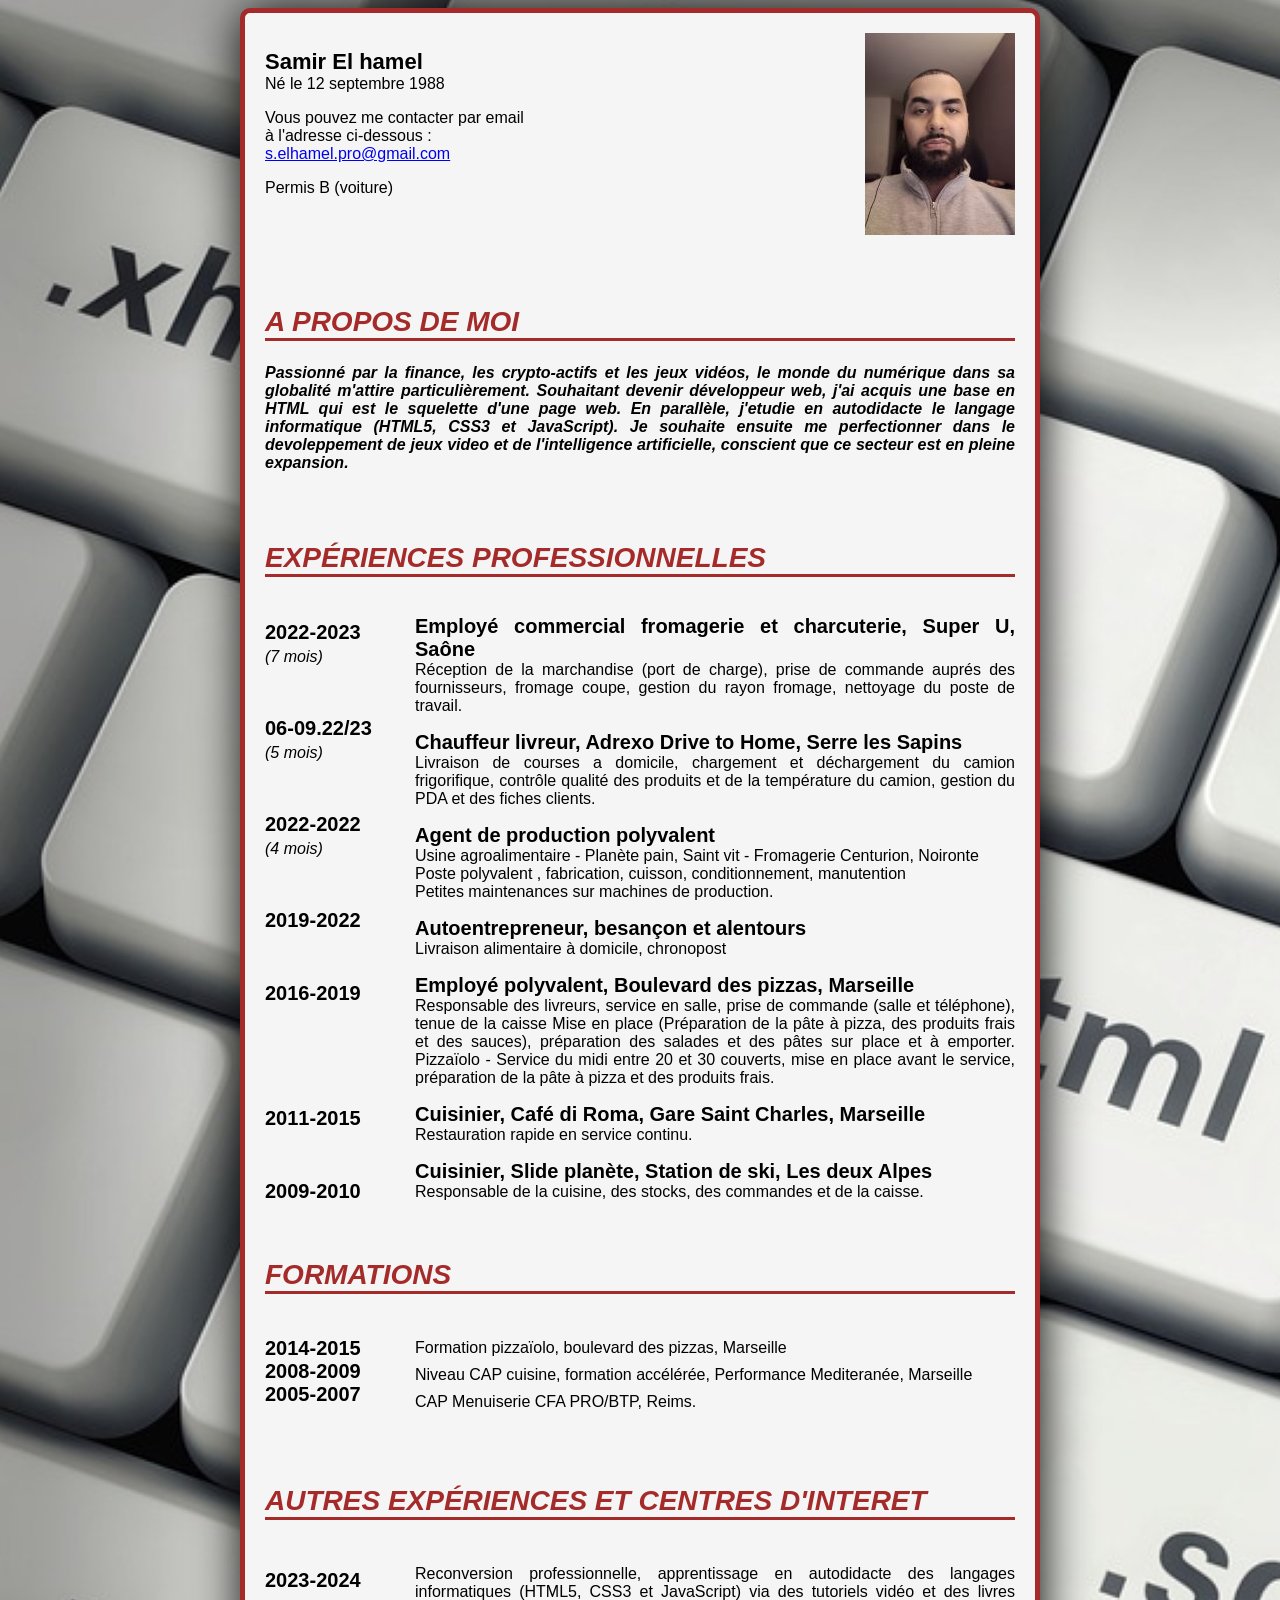
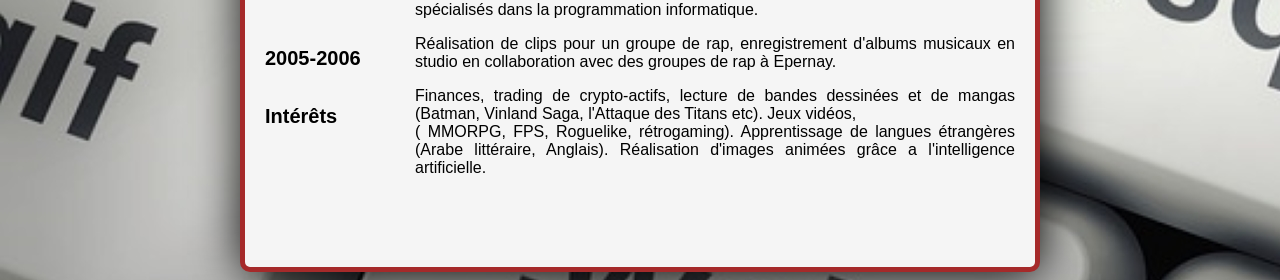
==== cv.html @ 38d2b765 "ajout de cv html" ====
<!DOCTYPE html>
<html lang="fr">
<head>
    <meta charset="UTF-8">
    <LINK rel="stylesheet" href="cv.css"></LINK>
    <meta name="viewport" content="width=device-width, initial-scale=1.0">
    <title>CV de Samir El hamel</title>
</head>
<body>
    <div class="page">
        <div class="infophoto">
            <div class="info">
                <p><strong>Samir El hamel</strong> <br>
                Né le 12 septembre 1988 <br> </p>
                Vous pouvez me contacter par email <br>
                à l'adresse ci-dessous : <br>
                <a href="mailto:s.elhamel.pro@gmail.com">s.elhamel.pro@gmail.com</a> </p>
                
                <p>Permis B (voiture)</p>

            </div>
            <div class="photo">
                <img src="photo-cv.jpg" alt="photo CV Samir El hamel">
                
            </div>
        </div>
        <div class="section" id="section">
            <h2>A PROPOS DE MOI</h2>
                <p>Passionné par la finance, les crypto-actifs et les jeux vidéos, le monde du numérique dans sa globalité m'attire particulièrement.
                Souhaitant devenir développeur web, j'ai acquis une base en HTML qui est le squelette d'une page web. En parallèle, j'etudie en autodidacte le langage informatique (HTML5, CSS3 et JavaScript). Je souhaite ensuite me perfectionner dans le devoleppement de jeux video et de l'intelligence artificielle, conscient que ce secteur est en pleine expansion.</p>
        </div>
        <div class="section">
            <h2>EXPÉRIENCES PROFESSIONNELLES</h2>
            <div class="sec-gauche" id="exp-date">
                <p>2022-2023 <br> <span class="durée">(7 mois)</span></p>
                <p>06-09.22/23 <br><span class="durée">(5 mois)</span> <br></p>
                <p>2022-2022 <br> <span class="durée">(4 mois)</span></p>
                <div id="exp-gauche">
                <p>2019-2022</p>
                <p>2016-2019</p>
                <br><p>2011-2015</p>
                <p>2009-2010</p> 
            </div>
        </div>
            <div class="sec-droite">
                <p><span class="titre">Employé commercial fromagerie et charcuterie, Super U, Saône</span> <br>
                Réception de la marchandise (port de charge), prise de commande auprés des fournisseurs, fromage coupe, gestion du rayon fromage, nettoyage du poste de travail.</p>
                <p><span class="titre">Chauffeur livreur, Adrexo Drive to Home, Serre les Sapins</span> <br>
                Livraison de courses a domicile, chargement et déchargement  du camion frigorifique,
                contrôle qualité des produits et de la température du camion,
                gestion du PDA et des fiches clients.<br></p>
                <p><span class="titre">Agent de production polyvalent</span> <br>
                Usine agroalimentaire - Planète pain, Saint vit - Fromagerie Centurion, Noironte 
                <br>Poste polyvalent , fabrication, cuisson, conditionnement, manutention 
                <br>Petites maintenances sur machines de production.</p>
                <p> <span class="titre">Autoentrepreneur, besançon et alentours</span> <br>
                Livraison alimentaire à domicile, chronopost</p>
                <p><span class="titre">Employé polyvalent, Boulevard des pizzas, Marseille</span> <br>
                Responsable des livreurs, service en salle, prise de commande (salle et téléphone), tenue de la caisse  Mise en place (Préparation de la pâte à pizza, des produits frais et des sauces), préparation des salades et des pâtes sur place et à emporter. Pizzaïolo - Service du midi entre 20 et 30 couverts, mise en place avant le service, préparation de la pâte à pizza et des produits frais.</p>
                <p><span class="titre">Cuisinier, Café di Roma, Gare Saint Charles, Marseille</span> <br>
                Restauration rapide en service continu.</p>
                <p><span class="titre">Cuisinier, Slide planète, Station de ski, Les deux Alpes</span> <br>
                Responsable de la cuisine, des stocks, des commandes et de la caisse.</p><br>
            </div>
        <div class="section">
            <h2>FORMATIONS</h2>
            <div class="sec-gauche">
                <p>2014-2015
                <br>2008-2009 
                <br>2005-2007</p>
            </div>
            <div class="sec-droite" id="forma-droite">
                <p>Formation pizzaïolo, boulevard des pizzas, Marseille 
                <br>Niveau CAP cuisine, formation accélérée, Performance Mediteranée, Marseille <br>
                CAP Menuiserie CFA PRO/BTP, Reims.</p>
            </div>
            </div>          
            <div class="section">
            <H2>AUTRES EXPÉRIENCES ET CENTRES D'INTERET</H2>
            <div class="sec-gauche" id="interet-date">
                <p>2023-2024</p> 
                <p>2005-2006</p>
                <div id="interet">
                <p>Intérêts</p>
            </div>
            </div>
        </div>
            <div class="sec-droite">
                <div id="interet-droite">
                <p>Reconversion professionnelle, apprentissage en autodidacte des langages informatiques
                (HTML5, CSS3 et JavaScript) via des tutoriels vidéo et des livres spécialisés dans la programmation informatique.</p>
                <p>Réalisation de clips pour un groupe de rap, enregistrement d'albums musicaux en studio en collaboration avec des groupes de rap à Epernay.</p>
                <p>Finances, trading de crypto-actifs, lecture de bandes dessinées et de mangas (Batman, Vinland Saga, l'Attaque des Titans etc). Jeux vidéos, <br>( MMORPG, FPS, Roguelike, rétrogaming). Apprentissage de langues étrangères (Arabe littéraire, Anglais). Réalisation d'images animées grâce a l'intelligence artificielle.</p>
            </div>
            
        </div>
    </div>

    </div>
</body>
</html>
---- cv.css ----
body{
    
    background-image:url(image-langages.jpg)

}

.page{
    width: 750px;
    margin: auto;
    font-family: 'source sans pro', Calibri Tahoma, sans-serif;
    font-size: 16px;
    border: 5px solid #a52a2a;
    border-radius: 10px;
    box-shadow: 2px 3px 50px black;
    padding: 20px;
    background-color: whitesmoke;
}

.infophoto{
    height: 250px;
}

.info{
    float: left;
}
.photo{
    float: right;
}
.section{
    margin-bottom: 70px;
    text-align: justify;
}

.section:hover{
    color: #a52a2a;
}

#section {
    font-style: italic;
    font-weight: bold;
}
.sec-gauche{
    float: left;
    font-weight: bold;
    font-size: 20px;
}
.sec-droite{
    margin-left: 150px;
    margin-top: 38px;
}
h2{
    font-style: italic;
    font-size: 28px;
    color: #a52a2a;
    border-bottom: 3px solid #a52a2a;   
}
.durée{
    font-weight: normal;
    font-style: italic;
    font-size: 16px;
}
.titre{
    font-weight: bold;
    font-size: 20px;
}
#exp-date p{
    margin-bottom: 50px;
}
#exp-gauche p{
    margin-top: 29px;
}
#forma-droite {
    margin-top: 40px;
    line-height: 27px;
}
#interet-date {
    line-height: 58px;
    margin-top: -12px;
}   

#interet-droite {
    margin-top: -25px;
}

#interet{
    margin-top: -20px;
}

strong{
    font-size: 22px;
}
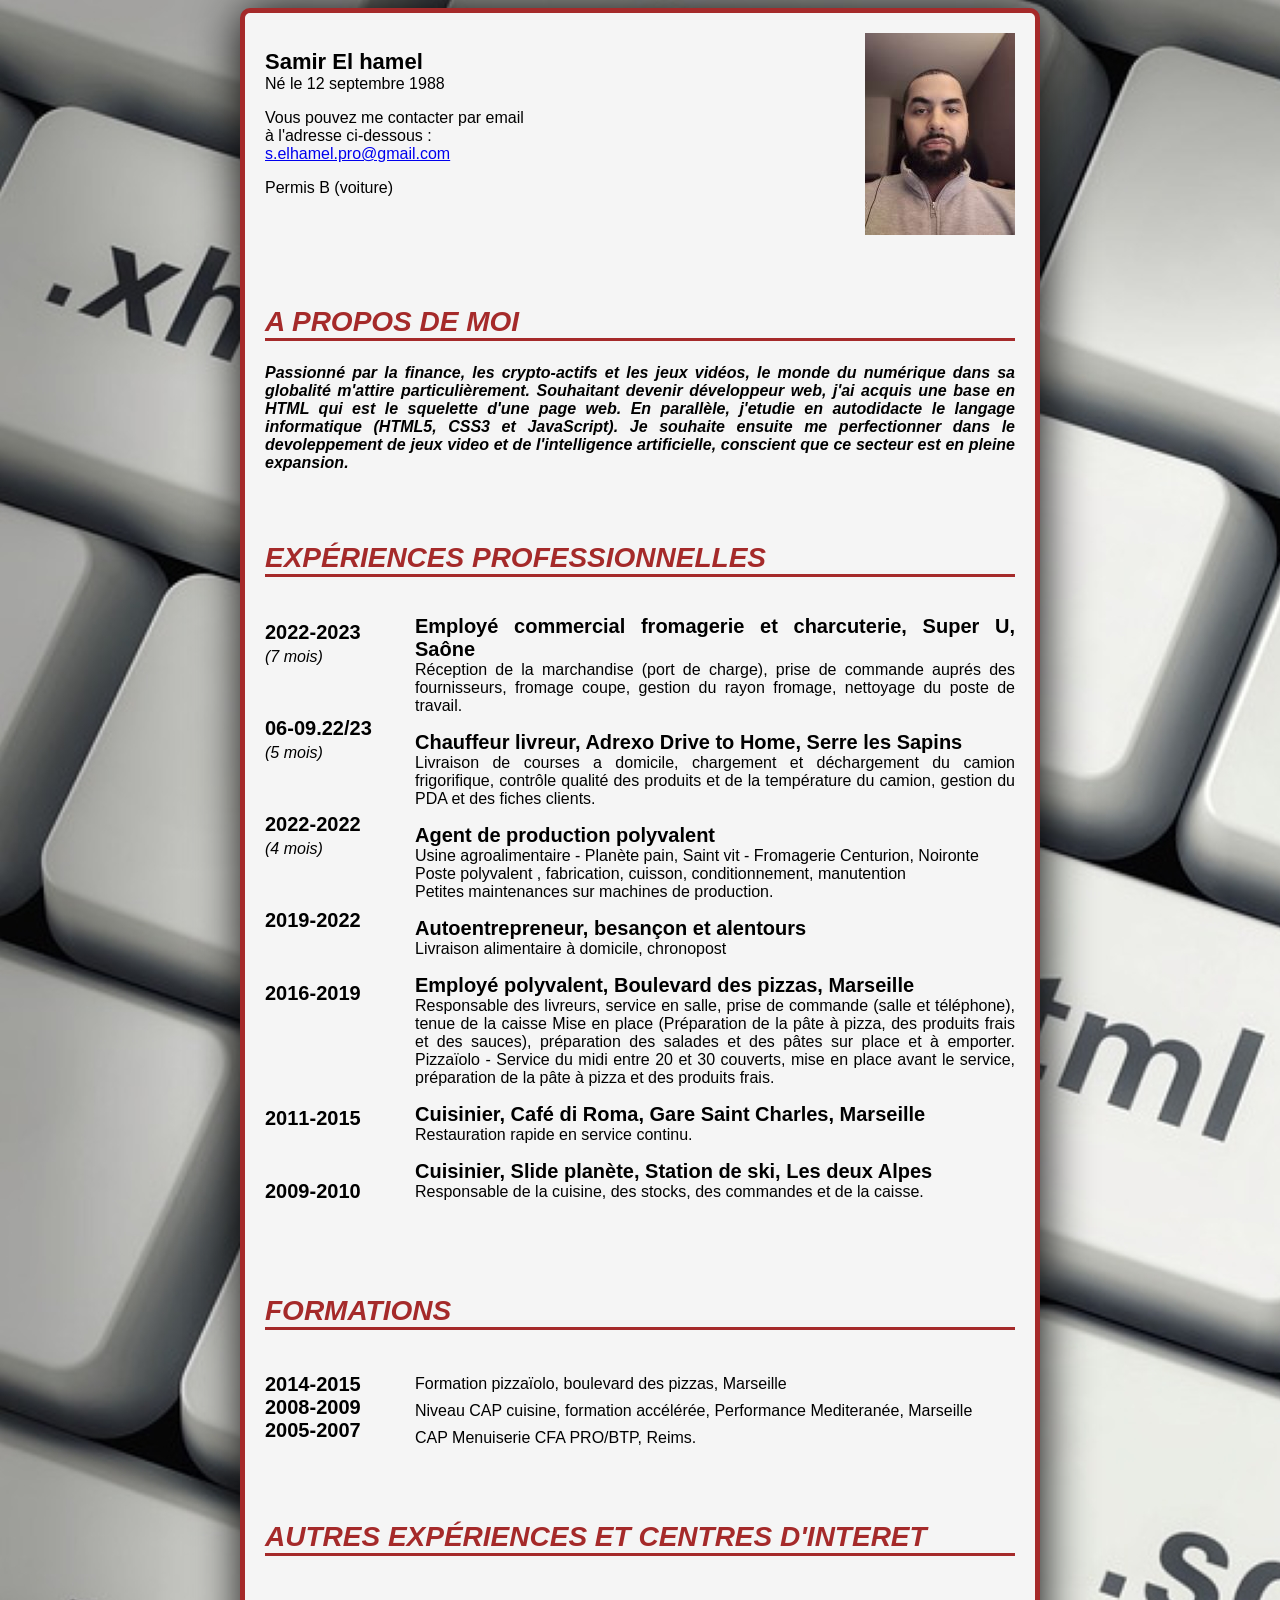
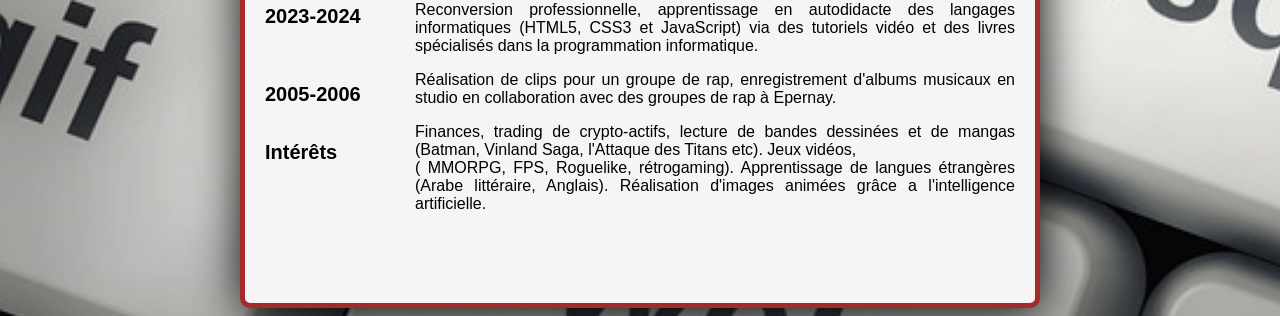
==== commit 3981579f: "ajout de cv html" ====
--- a/cv.html
+++ b/cv.html
@@ -62,7 +62,7 @@
                 <p><span class="titre">Cuisinier, Slide planète, Station de ski, Les deux Alpes</span> <br>
                 Responsable de la cuisine, des stocks, des commandes et de la caisse.</p><br>
             </div>
-        <div class="section">
+        <div class="section"><br><br>
             <h2>FORMATIONS</h2>
             <div class="sec-gauche">
                 <p>2014-2015
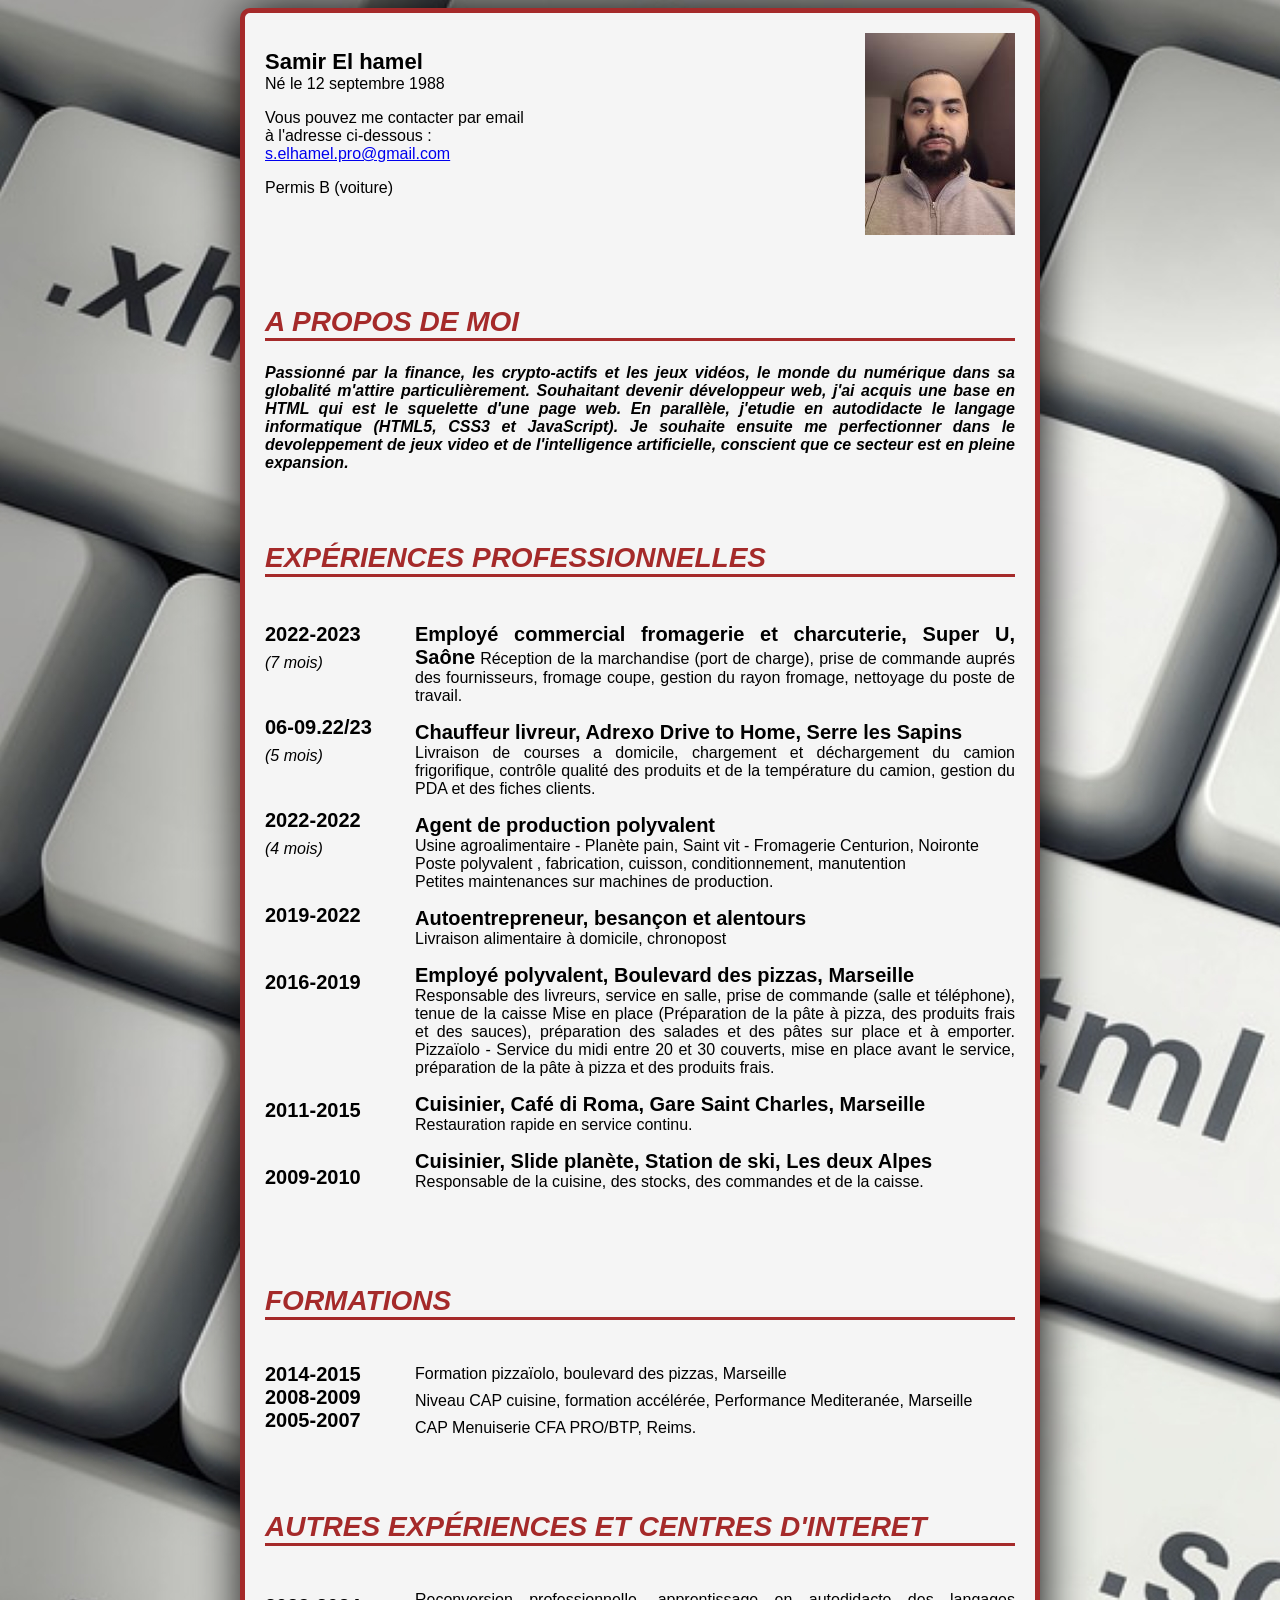
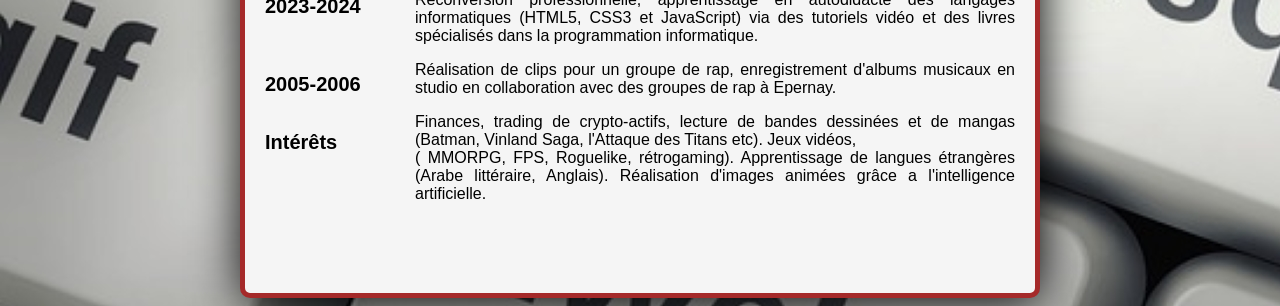
==== commit 49ab7b90: "ajouté cv html" ====
--- a/cv.html
+++ b/cv.html
@@ -43,12 +43,12 @@
             </div>
         </div>
             <div class="sec-droite">
-                <p><span class="titre">Employé commercial fromagerie et charcuterie, Super U, Saône</span> <br>
+                <p><span class="titre">Employé commercial fromagerie et charcuterie, Super U, Saône</span> 
                 Réception de la marchandise (port de charge), prise de commande auprés des fournisseurs, fromage coupe, gestion du rayon fromage, nettoyage du poste de travail.</p>
                 <p><span class="titre">Chauffeur livreur, Adrexo Drive to Home, Serre les Sapins</span> <br>
                 Livraison de courses a domicile, chargement et déchargement  du camion frigorifique,
                 contrôle qualité des produits et de la température du camion,
-                gestion du PDA et des fiches clients.<br></p>
+                gestion du PDA et des fiches clients.</p>
                 <p><span class="titre">Agent de production polyvalent</span> <br>
                 Usine agroalimentaire - Planète pain, Saint vit - Fromagerie Centurion, Noironte 
                 <br>Poste polyvalent , fabrication, cuisson, conditionnement, manutention 
@@ -62,7 +62,7 @@
                 <p><span class="titre">Cuisinier, Slide planète, Station de ski, Les deux Alpes</span> <br>
                 Responsable de la cuisine, des stocks, des commandes et de la caisse.</p><br>
             </div>
-        <div class="section"><br><br>
+        <div class="section"> <br><br>
             <h2>FORMATIONS</h2>
             <div class="sec-gauche">
                 <p>2014-2015
--- a/cv.css
+++ b/cv.css
@@ -46,7 +46,7 @@
 }
 .sec-droite{
     margin-left: 150px;
-    margin-top: 38px;
+    margin-top: 46px;
 }
 h2{
     font-style: italic;
@@ -64,10 +64,11 @@
     font-size: 20px;
 }
 #exp-date p{
-    margin-bottom: 50px;
+    margin-bottom: 38px;
+    line-height: 27px;
 }
 #exp-gauche p{
-    margin-top: 29px;
+    margin-top: 40px;
 }
 #forma-droite {
     margin-top: 40px;
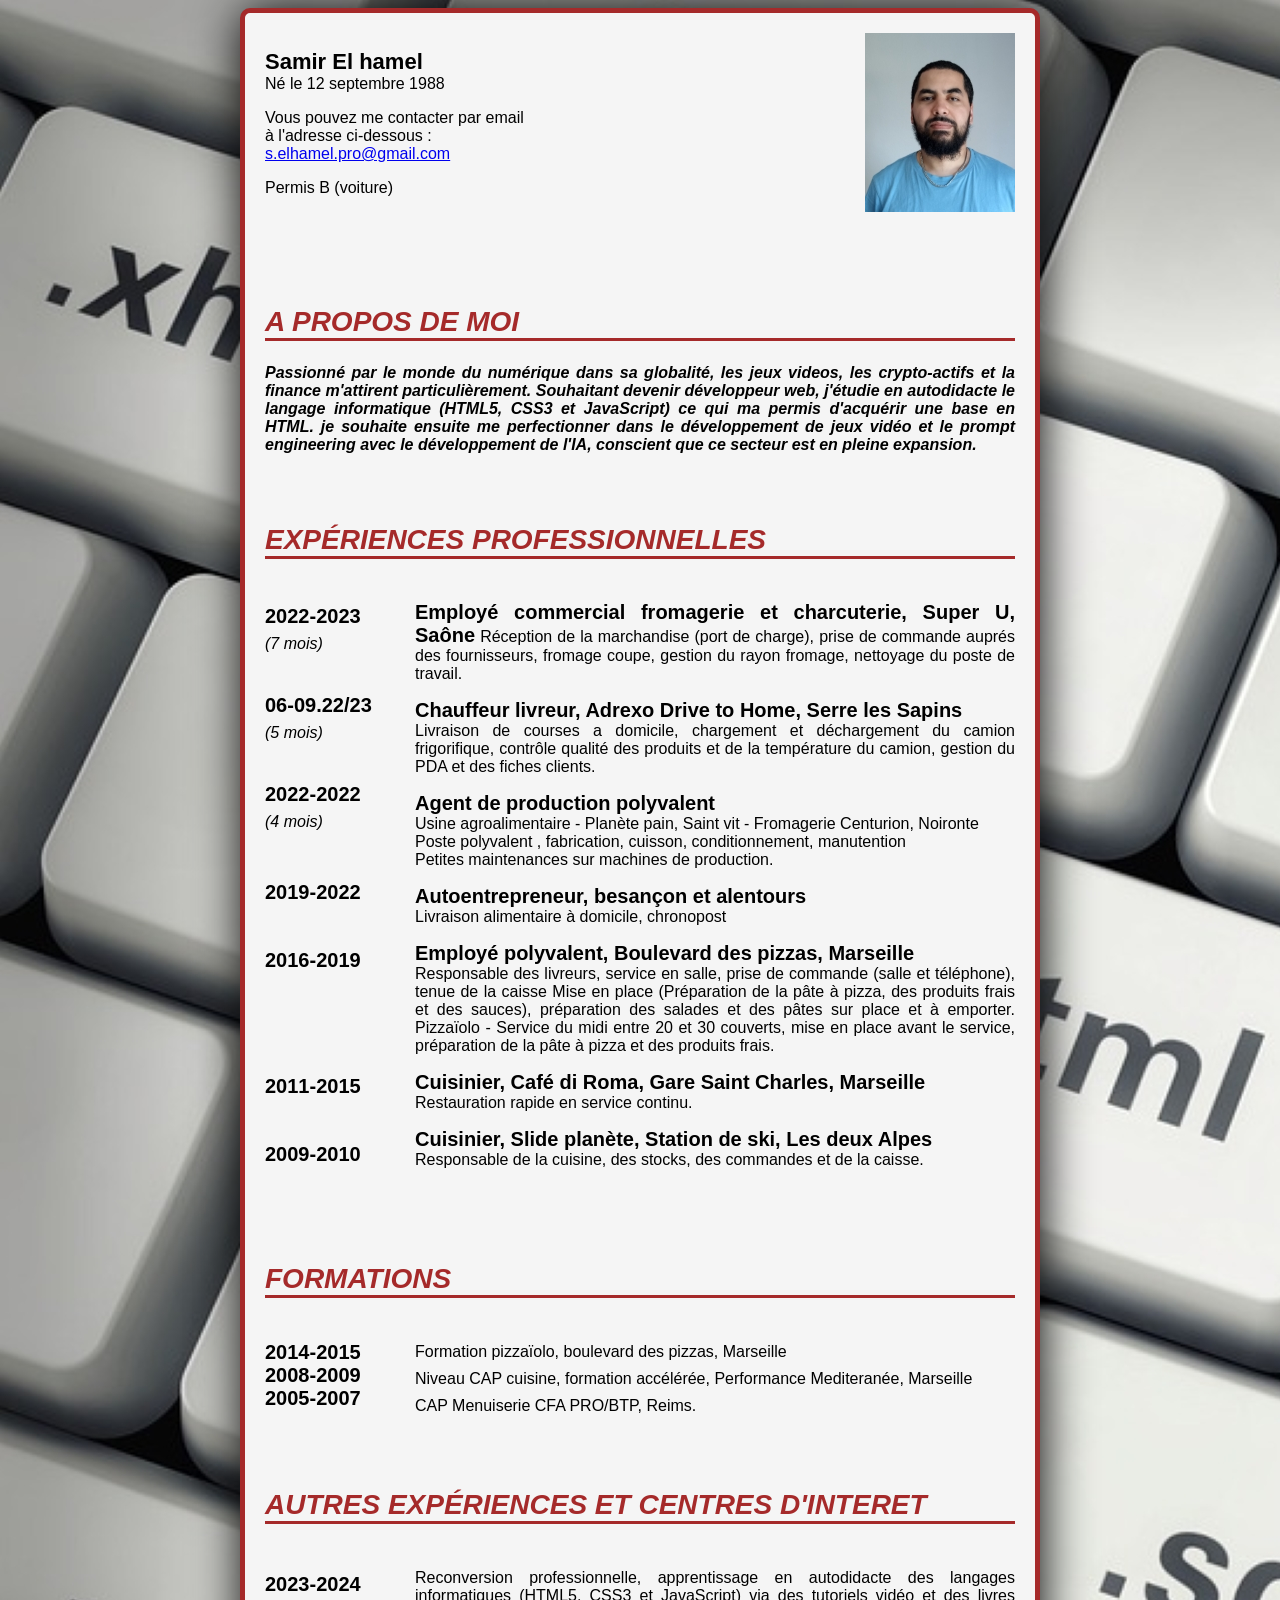
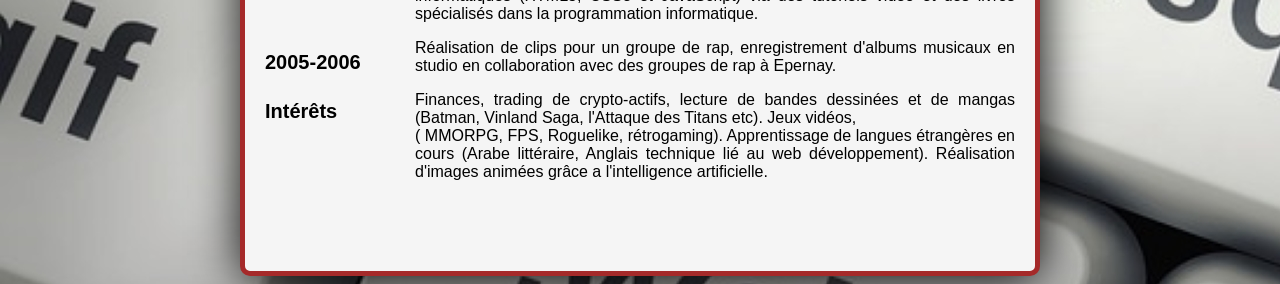
==== commit d604abb5: "modified: cv.html modified: photo-cv.jpg" ====
--- a/cv.html
+++ b/cv.html
@@ -26,8 +26,7 @@
         </div>
         <div class="section" id="section">
             <h2>A PROPOS DE MOI</h2>
-                <p>Passionné par la finance, les crypto-actifs et les jeux vidéos, le monde du numérique dans sa globalité m'attire particulièrement.
-                Souhaitant devenir développeur web, j'ai acquis une base en HTML qui est le squelette d'une page web. En parallèle, j'etudie en autodidacte le langage informatique (HTML5, CSS3 et JavaScript). Je souhaite ensuite me perfectionner dans le devoleppement de jeux video et de l'intelligence artificielle, conscient que ce secteur est en pleine expansion.</p>
+                <p>Passionné par le monde du numérique dans sa globalité, les jeux videos, les crypto-actifs et la finance m'attirent particulièrement. Souhaitant devenir développeur web, j'étudie en autodidacte le langage informatique (HTML5, CSS3 et JavaScript) ce qui ma permis d'acquérir une base en HTML. je souhaite ensuite me perfectionner dans le développement de jeux vidéo et le prompt engineering avec le développement de l'IA, conscient que ce secteur est en pleine expansion.</p>
         </div>
         <div class="section">
             <h2>EXPÉRIENCES PROFESSIONNELLES</h2>
@@ -90,7 +89,7 @@
                 <p>Reconversion professionnelle, apprentissage en autodidacte des langages informatiques
                 (HTML5, CSS3 et JavaScript) via des tutoriels vidéo et des livres spécialisés dans la programmation informatique.</p>
                 <p>Réalisation de clips pour un groupe de rap, enregistrement d'albums musicaux en studio en collaboration avec des groupes de rap à Epernay.</p>
-                <p>Finances, trading de crypto-actifs, lecture de bandes dessinées et de mangas (Batman, Vinland Saga, l'Attaque des Titans etc). Jeux vidéos, <br>( MMORPG, FPS, Roguelike, rétrogaming). Apprentissage de langues étrangères (Arabe littéraire, Anglais). Réalisation d'images animées grâce a l'intelligence artificielle.</p>
+                <p>Finances, trading de crypto-actifs, lecture de bandes dessinées et de mangas (Batman, Vinland Saga, l'Attaque des Titans etc). Jeux vidéos, <br>( MMORPG, FPS, Roguelike, rétrogaming). Apprentissage de langues étrangères en cours (Arabe littéraire, Anglais technique lié au web développement). Réalisation d'images animées grâce a l'intelligence artificielle.</p>
             </div>
             
         </div>
--- a/cv.css
+++ b/cv.css
@@ -46,7 +46,7 @@
 }
 .sec-droite{
     margin-left: 150px;
-    margin-top: 46px;
+    margin-top: 42px;
 }
 h2{
     font-style: italic;
@@ -64,11 +64,12 @@
     font-size: 20px;
 }
 #exp-date p{
-    margin-bottom: 38px;
-    line-height: 27px;
+    margin-bottom: 35px;
+    line-height: 26px;
 }
 #exp-gauche p{
-    margin-top: 40px;
+    margin-top: 47px;
+    line-height: 21px;
 }
 #forma-droite {
     margin-top: 40px;
@@ -84,7 +85,7 @@
 }
 
 #interet{
-    margin-top: -20px;
+    margin-top: -29px;
 }
 
 strong{
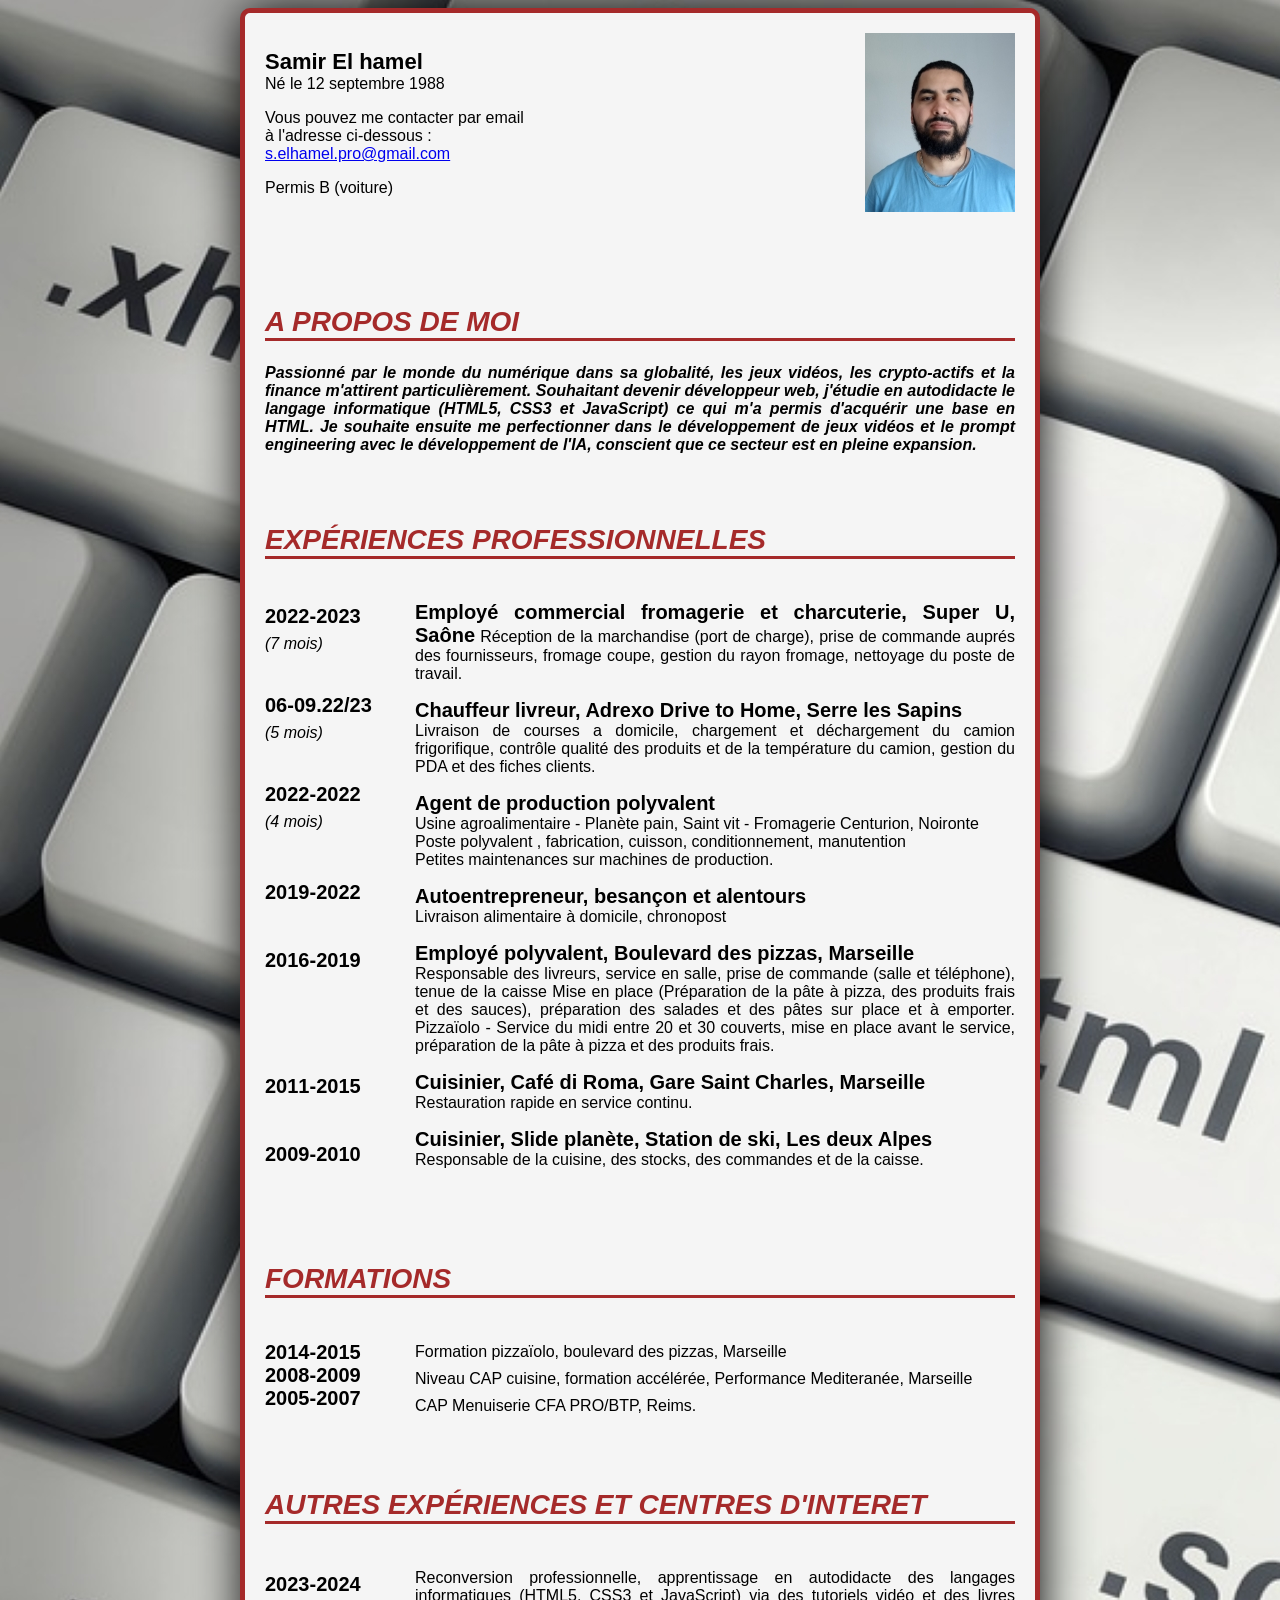
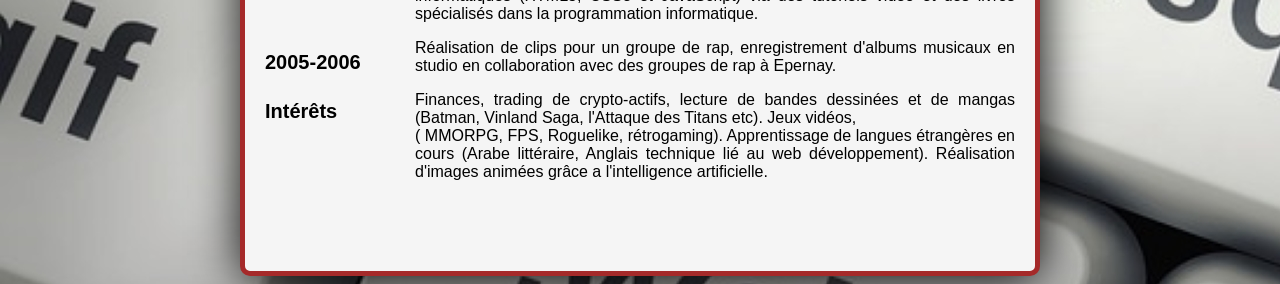
==== commit 946e96f2: "modified: cv.html" ====
--- a/cv.html
+++ b/cv.html
@@ -26,7 +26,7 @@
         </div>
         <div class="section" id="section">
             <h2>A PROPOS DE MOI</h2>
-                <p>Passionné par le monde du numérique dans sa globalité, les jeux videos, les crypto-actifs et la finance m'attirent particulièrement. Souhaitant devenir développeur web, j'étudie en autodidacte le langage informatique (HTML5, CSS3 et JavaScript) ce qui ma permis d'acquérir une base en HTML. je souhaite ensuite me perfectionner dans le développement de jeux vidéo et le prompt engineering avec le développement de l'IA, conscient que ce secteur est en pleine expansion.</p>
+                <p>Passionné par le monde du numérique dans sa globalité, les jeux vidéos, les crypto-actifs et la finance m'attirent particulièrement. Souhaitant devenir développeur web, j'étudie en autodidacte le langage informatique (HTML5, CSS3 et JavaScript) ce qui m'a permis d'acquérir une base en HTML. Je souhaite ensuite me perfectionner dans le développement de jeux vidéos et le prompt engineering avec le développement de l'IA, conscient que ce secteur est en pleine expansion.</p>
         </div>
         <div class="section">
             <h2>EXPÉRIENCES PROFESSIONNELLES</h2>
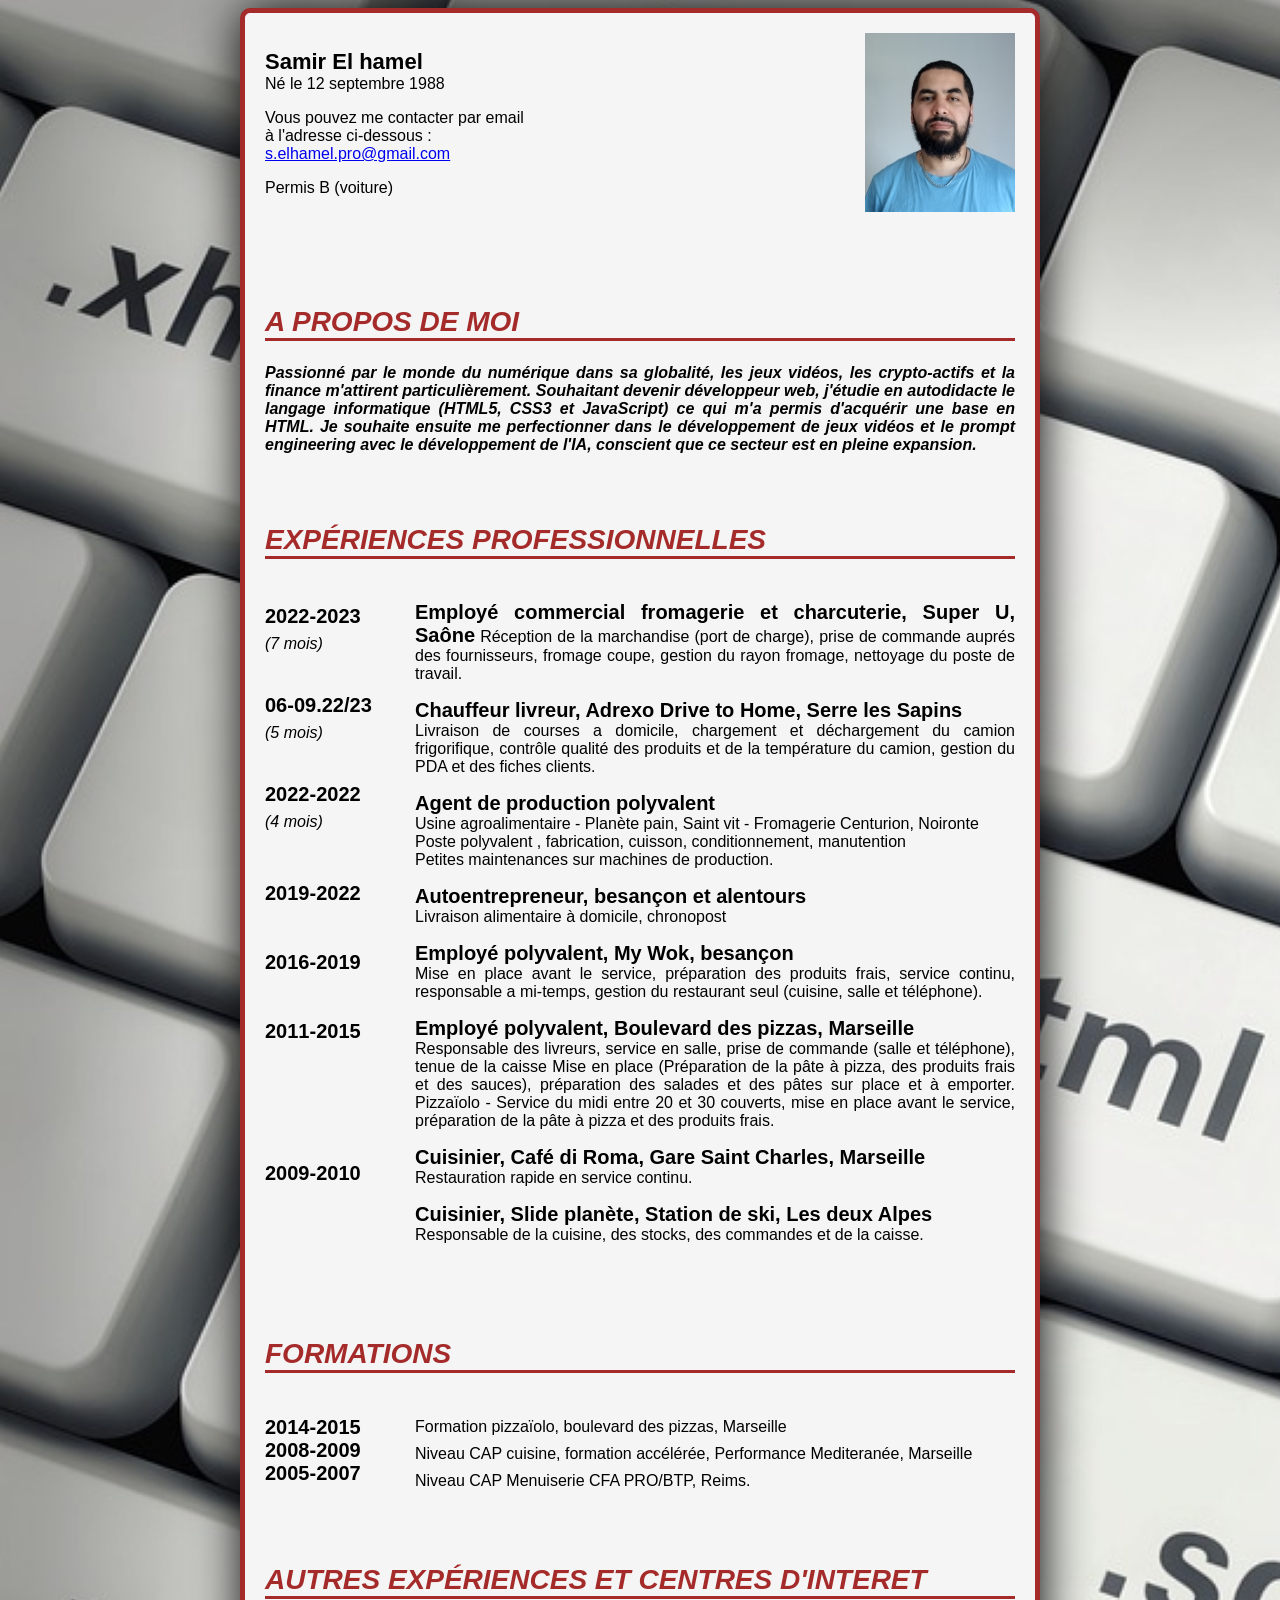
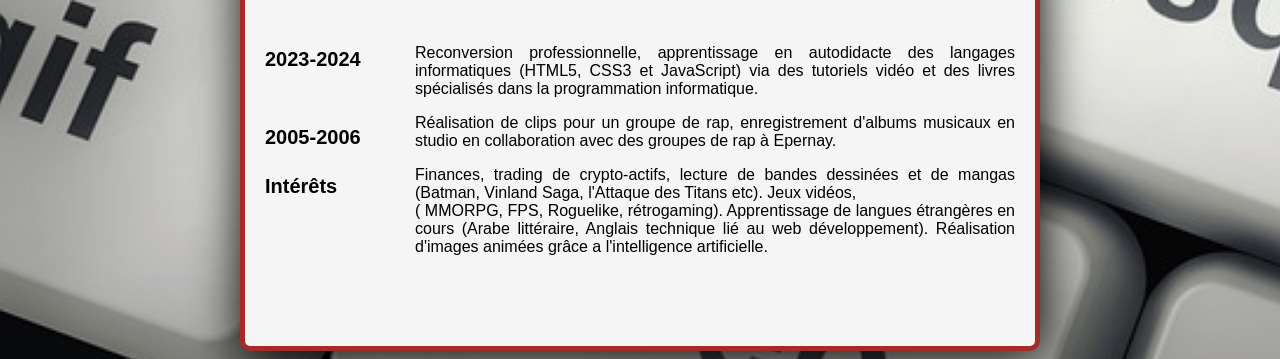
==== commit 43e6ad16: "modified: cv.css modified: cv.html" ====
--- a/cv.html
+++ b/cv.html
@@ -37,8 +37,10 @@
                 <div id="exp-gauche">
                 <p>2019-2022</p>
                 <p>2016-2019</p>
-                <br><p>2011-2015</p>
-                <p>2009-2010</p> 
+                <p>2011-2015</p>
+            </div>
+            <div class= sec-gauche" id="exp-gauche2">
+                <p>2009-2010</p>
             </div>
         </div>
             <div class="sec-droite">
@@ -54,6 +56,7 @@
                 <br>Petites maintenances sur machines de production.</p>
                 <p> <span class="titre">Autoentrepreneur, besançon et alentours</span> <br>
                 Livraison alimentaire à domicile, chronopost</p>
+                <p><span class="titre">Employé polyvalent, My Wok, besançon</span> <br> Mise en place avant le service, préparation des produits frais, service continu, responsable a mi-temps, gestion du restaurant seul (cuisine, salle et téléphone).</p>
                 <p><span class="titre">Employé polyvalent, Boulevard des pizzas, Marseille</span> <br>
                 Responsable des livreurs, service en salle, prise de commande (salle et téléphone), tenue de la caisse  Mise en place (Préparation de la pâte à pizza, des produits frais et des sauces), préparation des salades et des pâtes sur place et à emporter. Pizzaïolo - Service du midi entre 20 et 30 couverts, mise en place avant le service, préparation de la pâte à pizza et des produits frais.</p>
                 <p><span class="titre">Cuisinier, Café di Roma, Gare Saint Charles, Marseille</span> <br>
@@ -71,7 +74,7 @@
             <div class="sec-droite" id="forma-droite">
                 <p>Formation pizzaïolo, boulevard des pizzas, Marseille 
                 <br>Niveau CAP cuisine, formation accélérée, Performance Mediteranée, Marseille <br>
-                CAP Menuiserie CFA PRO/BTP, Reims.</p>
+                Niveau CAP Menuiserie CFA PRO/BTP, Reims.</p>
             </div>
             </div>          
             <div class="section">
--- a/cv.css
+++ b/cv.css
@@ -68,8 +68,11 @@
     line-height: 26px;
 }
 #exp-gauche p{
-    margin-top: 47px;
+    margin-top: 48px;
     line-height: 21px;
+}
+#exp-gauche2 p{
+    margin-top: 118px;
 }
 #forma-droite {
     margin-top: 40px;
